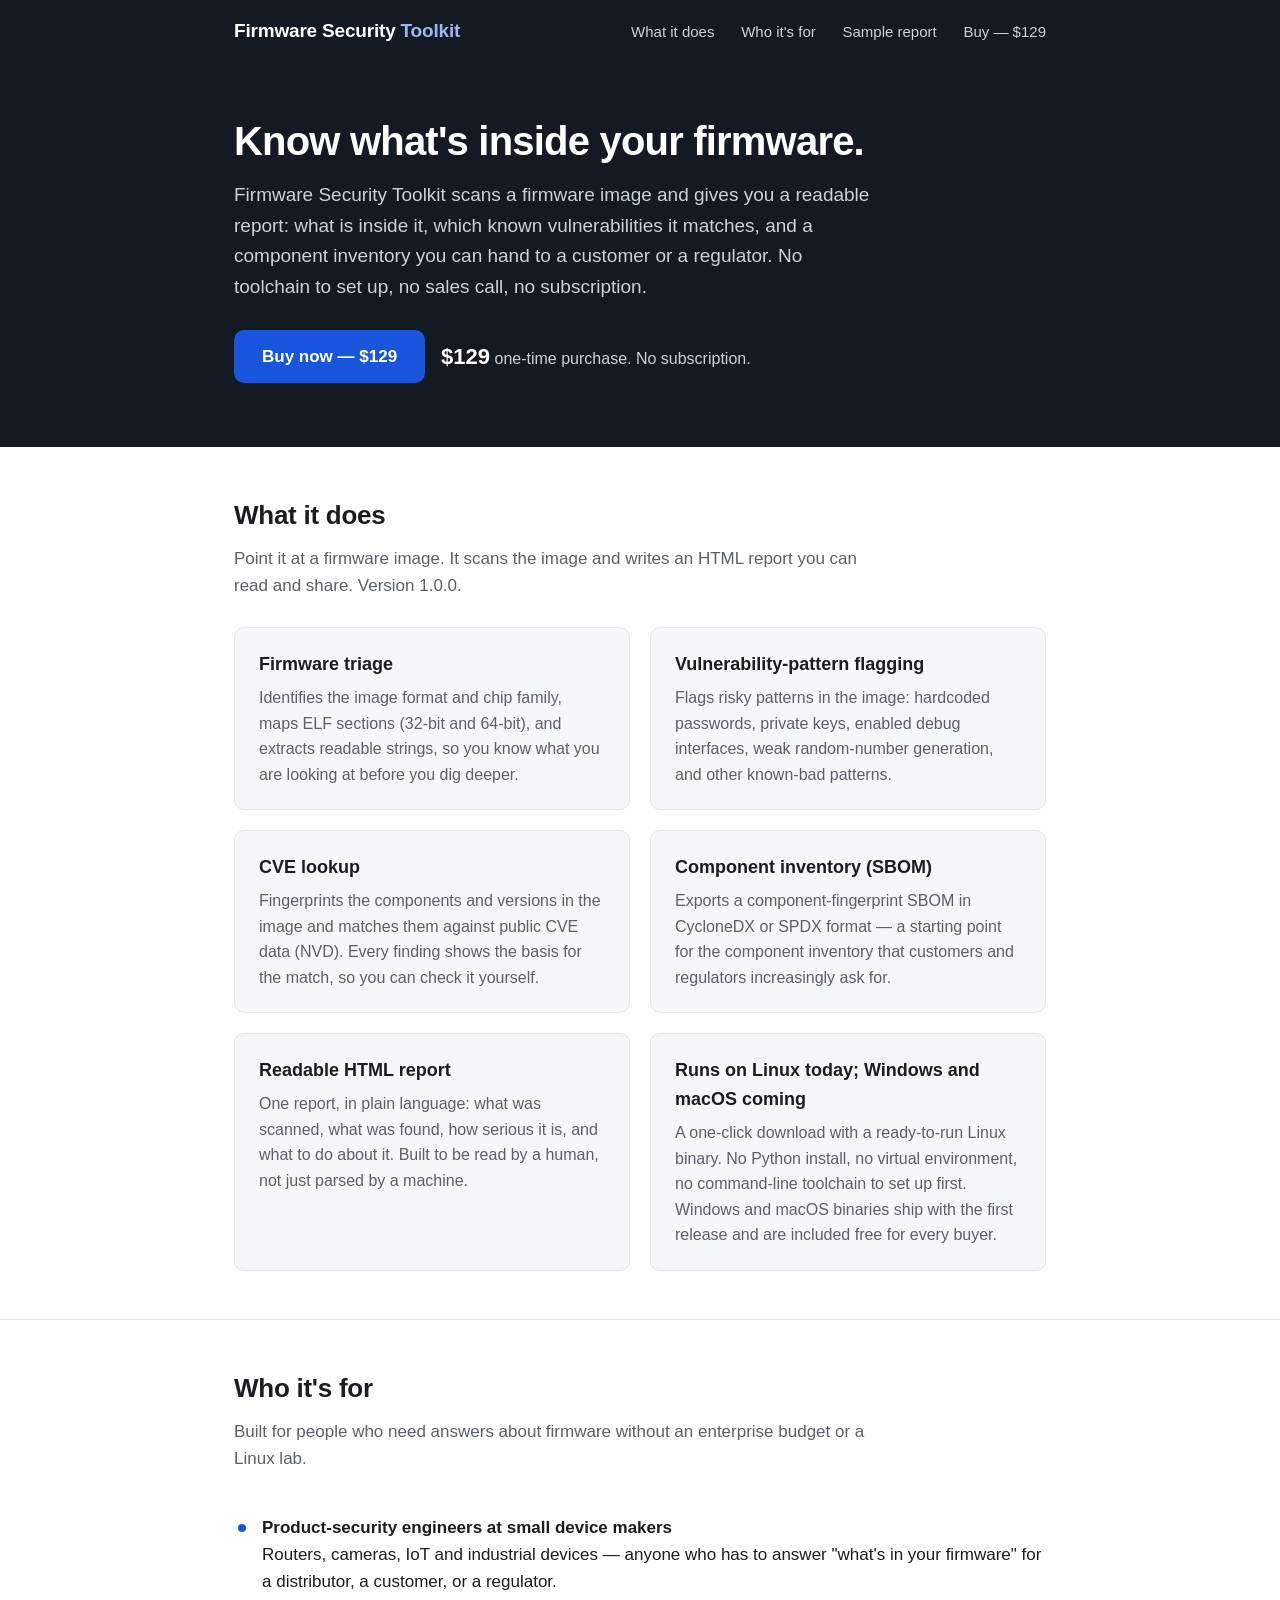
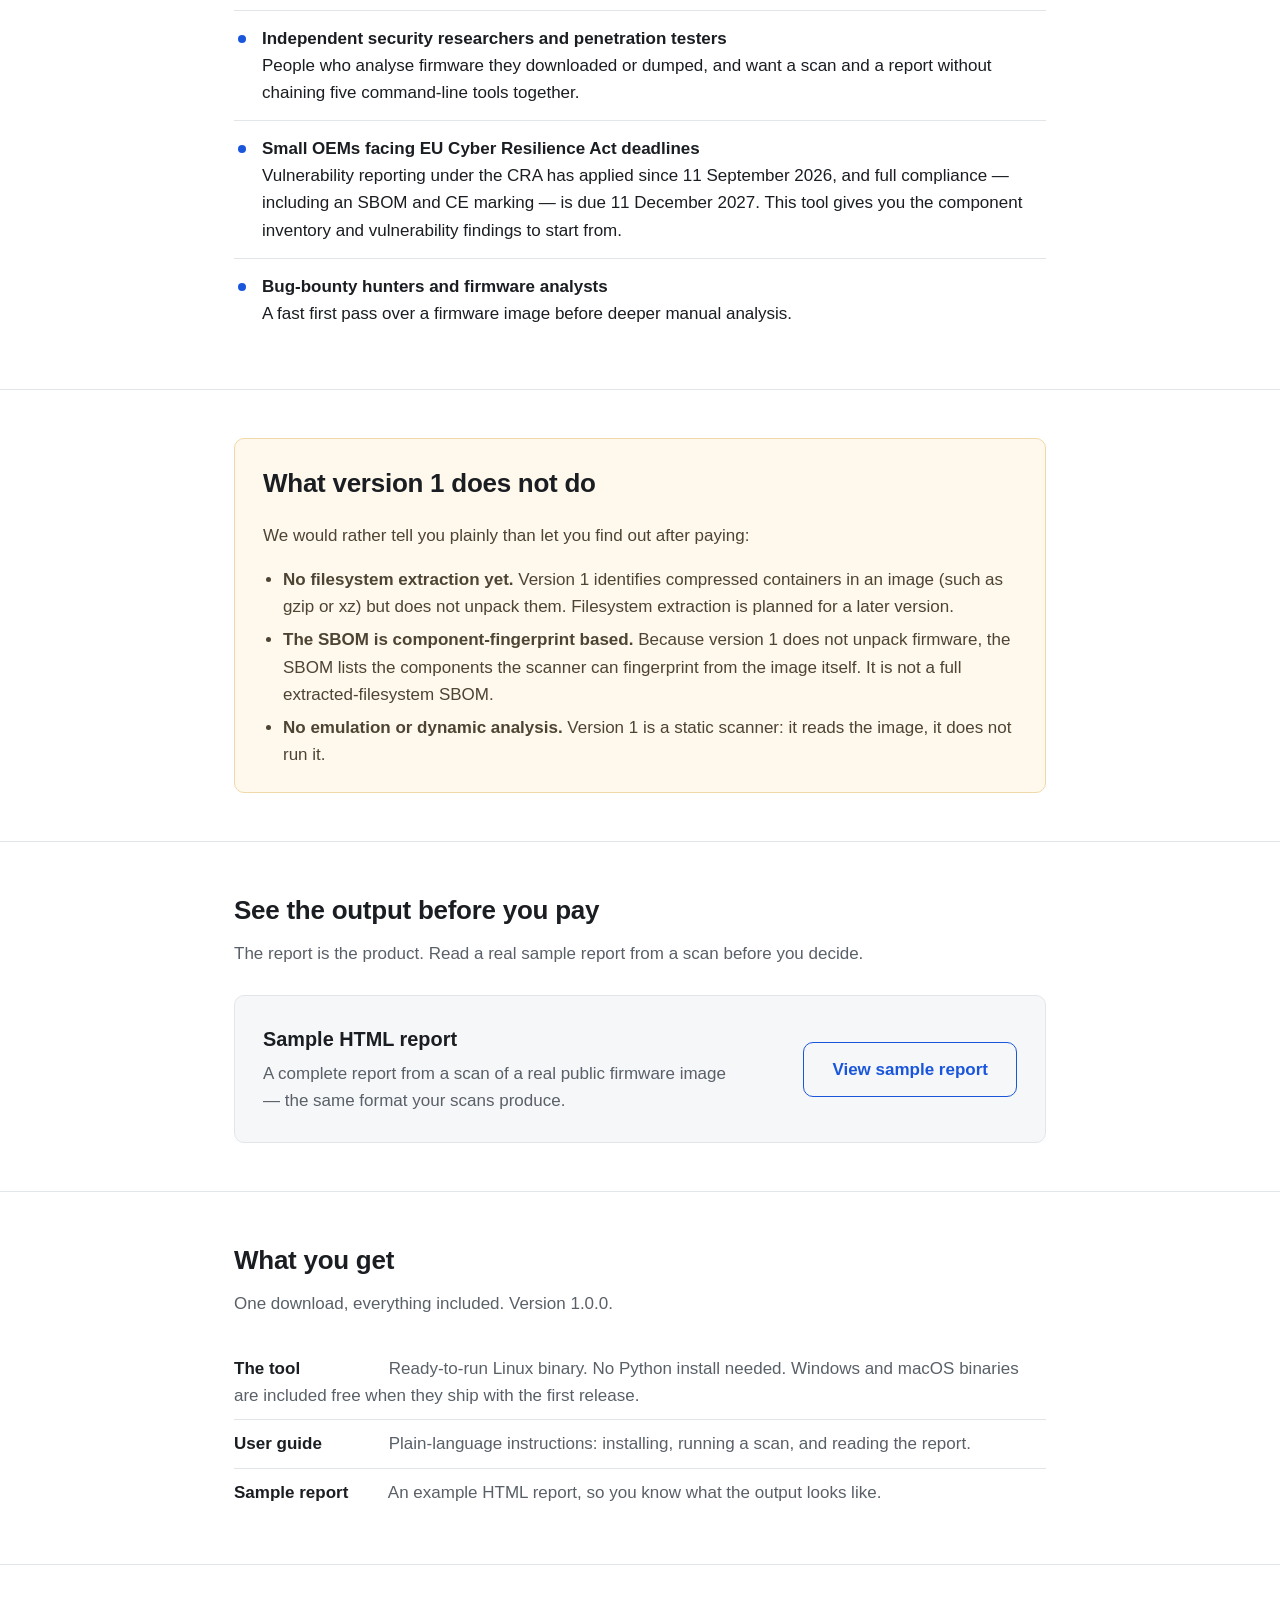
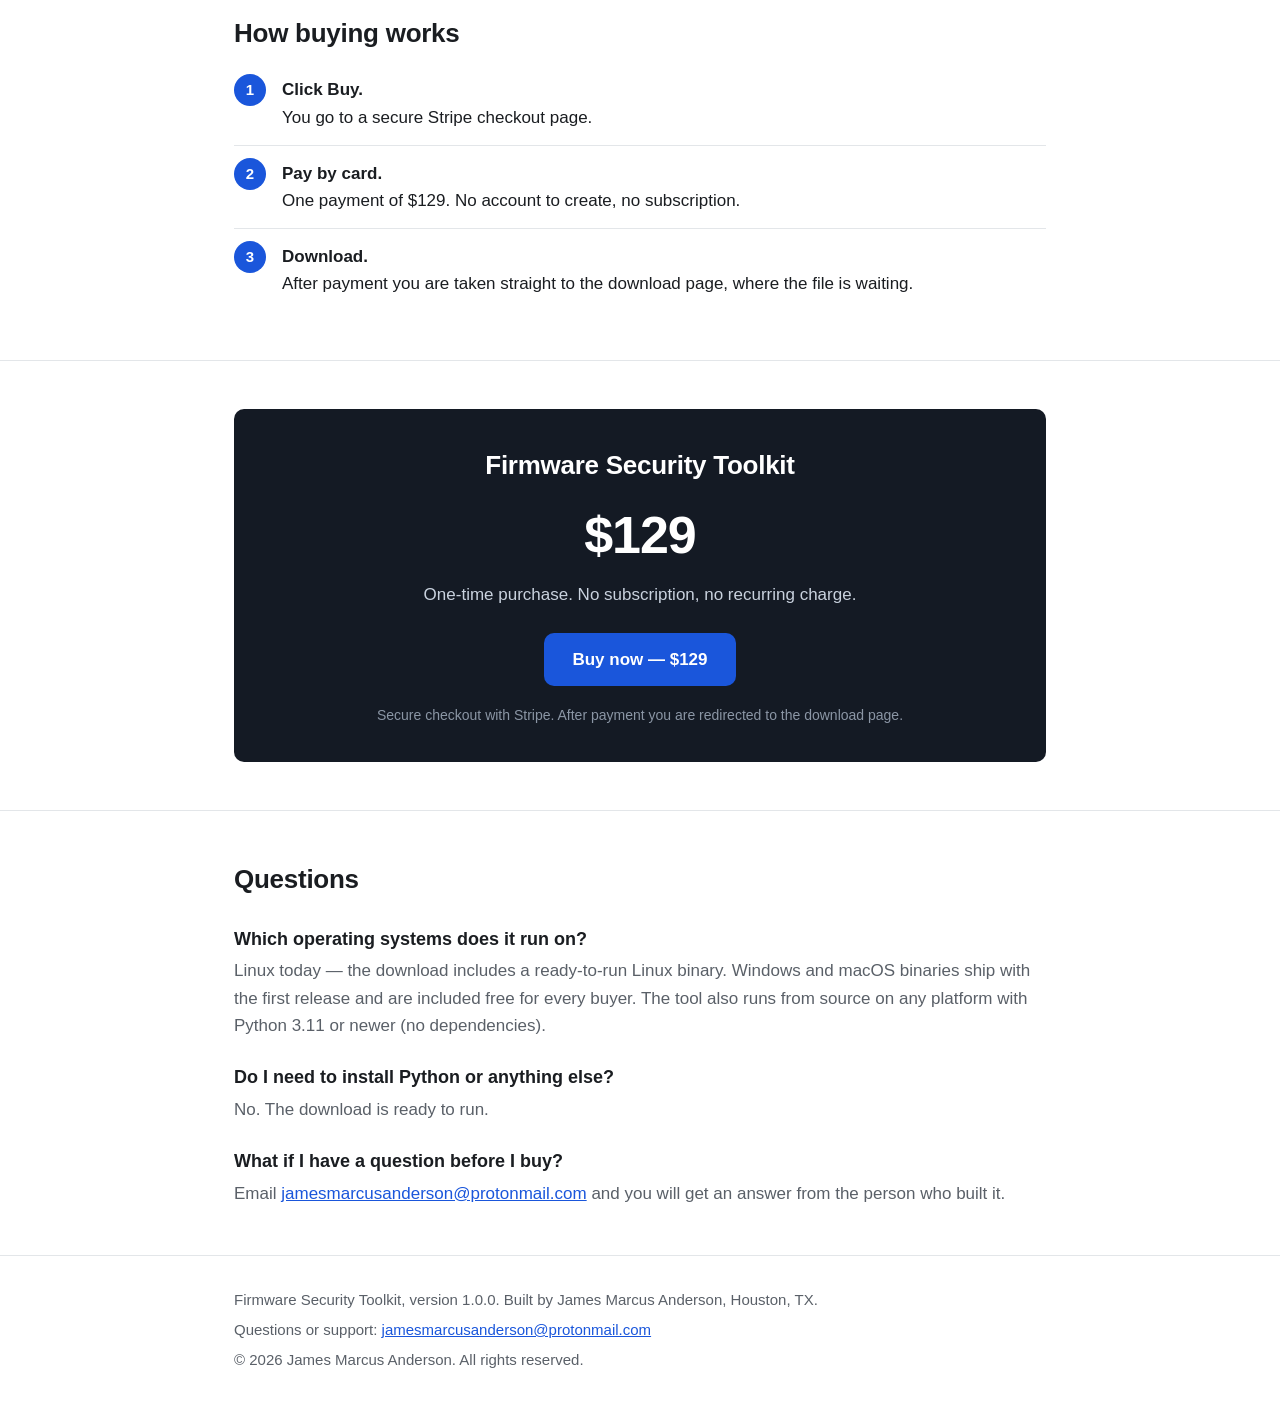
==== index.html @ d487819e "fwtool sales site: product page + download page (Stripe link pending)" ====
<!DOCTYPE html>
<html lang="en">
<head>
  <meta charset="utf-8">
  <meta name="viewport" content="width=device-width, initial-scale=1">
  <title>Firmware Security Toolkit — Know what's inside your firmware</title>
  <meta name="description" content="Firmware Security Toolkit scans a firmware image and gives you a readable report: what is inside it, which known vulnerabilities it matches, and a component inventory. One-time purchase, $129.">
  <link rel="stylesheet" href="styles.css">
  <script src="shared.js" defer></script>
</head>
<body data-page="index">

<div id="site-header"></div>

<main>

  <div class="hero">
    <div class="wrap">
      <h1>Know what's inside your firmware.</h1>
      <p class="lede">Firmware Security Toolkit scans a firmware image and gives you a readable report: what is inside it, which known vulnerabilities it matches, and a component inventory you can hand to a customer or a regulator. No toolchain to set up, no sales call, no subscription.</p>
      <div class="hero-actions">
        <a class="btn" href="STRIPE_PAYMENT_LINK_URL">Buy now — $129</a>
        <span class="price-line"><strong>$129</strong> one-time purchase. No subscription.</span>
      </div>
    </div>
  </div>

  <section id="what-it-does">
    <div class="wrap">
      <h2>What it does</h2>
      <p class="section-intro">Point it at a firmware image. It scans the image and writes an HTML report you can read and share. Version 1.0.0.</p>
      <div class="grid">
        <div class="card">
          <h3>Firmware triage</h3>
          <p>Identifies the image format and chip family, maps ELF sections (32-bit and 64-bit), and extracts readable strings, so you know what you are looking at before you dig deeper.</p>
        </div>
        <div class="card">
          <h3>Vulnerability-pattern flagging</h3>
          <p>Flags risky patterns in the image: hardcoded passwords, private keys, enabled debug interfaces, weak random-number generation, and other known-bad patterns.</p>
        </div>
        <div class="card">
          <h3>CVE lookup</h3>
          <p>Fingerprints the components and versions in the image and matches them against public CVE data (NVD). Every finding shows the basis for the match, so you can check it yourself.</p>
        </div>
        <div class="card">
          <h3>Component inventory (SBOM)</h3>
          <p>Exports a component-fingerprint SBOM in CycloneDX or SPDX format — a starting point for the component inventory that customers and regulators increasingly ask for.</p>
        </div>
        <div class="card">
          <h3>Readable HTML report</h3>
          <p>One report, in plain language: what was scanned, what was found, how serious it is, and what to do about it. Built to be read by a human, not just parsed by a machine.</p>
        </div>
        <div class="card">
          <h3>Runs on Linux today; Windows and macOS coming</h3>
          <p>A one-click download with a ready-to-run Linux binary. No Python install, no virtual environment, no command-line toolchain to set up first. Windows and macOS binaries ship with the first release and are included free for every buyer.</p>
        </div>
      </div>
    </div>
  </section>

  <section id="who-its-for">
    <div class="wrap">
      <h2>Who it's for</h2>
      <p class="section-intro">Built for people who need answers about firmware without an enterprise budget or a Linux lab.</p>
      <ul class="audience">
        <li><strong>Product-security engineers at small device makers</strong>Routers, cameras, IoT and industrial devices — anyone who has to answer "what's in your firmware" for a distributor, a customer, or a regulator.</li>
        <li><strong>Independent security researchers and penetration testers</strong>People who analyse firmware they downloaded or dumped, and want a scan and a report without chaining five command-line tools together.</li>
        <li><strong>Small OEMs facing EU Cyber Resilience Act deadlines</strong>Vulnerability reporting under the CRA has applied since 11 September 2026, and full compliance — including an SBOM and CE marking — is due 11 December 2027. This tool gives you the component inventory and vulnerability findings to start from.</li>
        <li><strong>Bug-bounty hunters and firmware analysts</strong>A fast first pass over a firmware image before deeper manual analysis.</li>
      </ul>
    </div>
  </section>

  <section id="limits">
    <div class="wrap">
      <div class="limits">
        <h2>What version 1 does not do</h2>
        <p>We would rather tell you plainly than let you find out after paying:</p>
        <ul>
          <li><strong>No filesystem extraction yet.</strong> Version 1 identifies compressed containers in an image (such as gzip or xz) but does not unpack them. Filesystem extraction is planned for a later version.</li>
          <li><strong>The SBOM is component-fingerprint based.</strong> Because version 1 does not unpack firmware, the SBOM lists the components the scanner can fingerprint from the image itself. It is not a full extracted-filesystem SBOM.</li>
          <li><strong>No emulation or dynamic analysis.</strong> Version 1 is a static scanner: it reads the image, it does not run it.</li>
        </ul>
      </div>
    </div>
  </section>

  <section id="sample-report">
    <div class="wrap">
      <h2>See the output before you pay</h2>
      <p class="section-intro">The report is the product. Read a real sample report from a scan before you decide.</p>
      <div class="sample">
        <div>
          <h3>Sample HTML report</h3>
          <p>A complete report from a scan of a real public firmware image — the same format your scans produce.</p>
        </div>
        <a class="btn btn-secondary" href="https://jamesmarcusanderson.github.io/fwtool/sample-report.html">View sample report</a>
      </div>
    </div>
  </section>

  <section id="what-you-get">
    <div class="wrap">
      <h2>What you get</h2>
      <p class="section-intro">One download, everything included. Version 1.0.0.</p>
      <ul class="get-list">
        <li><strong>The tool</strong> <span>Ready-to-run Linux binary. No Python install needed. Windows and macOS binaries are included free when they ship with the first release.</span></li>
        <li><strong>User guide</strong> <span>Plain-language instructions: installing, running a scan, and reading the report.</span></li>
        <li><strong>Sample report</strong> <span>An example HTML report, so you know what the output looks like.</span></li>
      </ul>
    </div>
  </section>

  <section id="how-buying-works">
    <div class="wrap">
      <h2>How buying works</h2>
      <ol class="steps">
        <li><strong>Click Buy.</strong>You go to a secure Stripe checkout page.</li>
        <li><strong>Pay by card.</strong>One payment of $129. No account to create, no subscription.</li>
        <li><strong>Download.</strong>After payment you are taken straight to the download page, where the file is waiting.</li>
      </ol>
    </div>
  </section>

  <section id="buy">
    <div class="wrap">
      <div class="price-box">
        <h2>Firmware Security Toolkit</h2>
        <div class="big-price">$129</div>
        <p class="price-note">One-time purchase. No subscription, no recurring charge.</p>
        <a class="btn" href="STRIPE_PAYMENT_LINK_URL">Buy now — $129</a>
        <p class="fine">Secure checkout with Stripe. After payment you are redirected to the download page.</p>
      </div>
    </div>
  </section>

  <section id="faq">
    <div class="wrap faq">
      <h2>Questions</h2>
      <h3>Which operating systems does it run on?</h3>
      <p>Linux today — the download includes a ready-to-run Linux binary. Windows and macOS binaries ship with the first release and are included free for every buyer. The tool also runs from source on any platform with Python 3.11 or newer (no dependencies).</p>
      <h3>Do I need to install Python or anything else?</h3>
      <p>No. The download is ready to run.</p>
      <h3>What if I have a question before I buy?</h3>
      <p>Email <a href="mailto:jamesmarcusanderson@protonmail.com">jamesmarcusanderson@protonmail.com</a> and you will get an answer from the person who built it.</p>
    </div>
  </section>

</main>

<div id="site-footer"></div>

</body>
</html>
---- styles.css ----
/* Firmware Security Toolkit — sales page styles.
   Plain, professional, no build step. Shared by index.html and download.html. */

:root {
  --ink: #1a1d21;
  --muted: #5a6068;
  --line: #e3e6e9;
  --accent: #1a56db;
  --accent-dark: #1443ad;
  --bg: #ffffff;
  --bg-soft: #f6f7f9;
  --bg-dark: #141a24;
  --radius: 10px;
  --max: 860px;
}

* { box-sizing: border-box; }

body {
  margin: 0;
  font-family: -apple-system, BlinkMacSystemFont, "Segoe UI", Roboto, Helvetica, Arial, sans-serif;
  font-size: 17px;
  line-height: 1.6;
  color: var(--ink);
  background: var(--bg);
}

a { color: var(--accent); }
a:hover { color: var(--accent-dark); }

.wrap {
  max-width: var(--max);
  margin: 0 auto;
  padding: 0 24px;
}

/* ---------- header ---------- */

.site-header {
  background: var(--bg-dark);
  color: #fff;
  padding: 16px 0;
}
.site-header .wrap {
  display: flex;
  align-items: center;
  justify-content: space-between;
  flex-wrap: wrap;
  gap: 12px;
}
.brand {
  color: #fff;
  text-decoration: none;
  font-weight: 700;
  font-size: 19px;
  letter-spacing: -0.01em;
}
.brand span { color: #9db8f0; font-weight: 600; }
.site-nav a {
  color: #c9d2de;
  text-decoration: none;
  margin-left: 22px;
  font-size: 15px;
}
.site-nav a:hover { color: #fff; }

/* ---------- hero ---------- */

.hero {
  background: var(--bg-dark);
  color: #fff;
  padding: 56px 0 64px;
}
.hero h1 {
  font-size: 40px;
  line-height: 1.15;
  letter-spacing: -0.02em;
  margin: 0 0 16px;
  max-width: 640px;
}
.hero .lede {
  font-size: 19px;
  color: #c9d2de;
  max-width: 640px;
  margin: 0 0 28px;
}
.hero-actions {
  display: flex;
  align-items: center;
  flex-wrap: wrap;
  gap: 16px;
}
.price-line {
  color: #c9d2de;
  font-size: 16px;
}
.price-line strong { color: #fff; font-size: 22px; }

/* ---------- buttons ---------- */

.btn {
  display: inline-block;
  background: var(--accent);
  color: #fff;
  text-decoration: none;
  font-weight: 600;
  font-size: 17px;
  padding: 13px 28px;
  border-radius: var(--radius);
  border: none;
  cursor: pointer;
}
.btn:hover { background: var(--accent-dark); color: #fff; }
.btn-secondary {
  background: transparent;
  color: var(--accent);
  border: 1.5px solid var(--accent);
}
.btn-secondary:hover { background: #eef3fe; color: var(--accent-dark); }

/* ---------- sections ---------- */

section { padding: 48px 0; }
section + section { border-top: 1px solid var(--line); }
section h2 {
  font-size: 26px;
  letter-spacing: -0.01em;
  margin: 0 0 8px;
}
.section-intro {
  color: var(--muted);
  max-width: 640px;
  margin: 0 0 28px;
}

/* feature grid */
.grid {
  display: grid;
  grid-template-columns: 1fr 1fr;
  gap: 20px;
}
.card {
  background: var(--bg-soft);
  border: 1px solid var(--line);
  border-radius: var(--radius);
  padding: 22px 24px;
}
.card h3 { margin: 0 0 6px; font-size: 18px; }
.card p { margin: 0; color: var(--muted); font-size: 16px; }

/* who it's for */
.audience { list-style: none; padding: 0; margin: 0; }
.audience li {
  padding: 14px 0 14px 28px;
  border-bottom: 1px solid var(--line);
  position: relative;
}
.audience li:last-child { border-bottom: none; }
.audience li::before {
  content: "";
  position: absolute;
  left: 4px;
  top: 24px;
  width: 8px;
  height: 8px;
  border-radius: 50%;
  background: var(--accent);
}
.audience strong { display: block; }

/* honest limits box */
.limits {
  background: #fff8ec;
  border: 1px solid #f0d9a8;
  border-radius: var(--radius);
  padding: 24px 28px;
}
.limits h2 { margin-bottom: 10px; }
.limits p, .limits li { color: #4d4433; }
.limits ul { margin: 0; padding-left: 20px; }
.limits li { margin-bottom: 6px; }
.limits li:last-child { margin-bottom: 0; }

/* sample report */
.sample {
  background: var(--bg-soft);
  border: 1px solid var(--line);
  border-radius: var(--radius);
  padding: 28px;
  display: flex;
  align-items: center;
  justify-content: space-between;
  flex-wrap: wrap;
  gap: 20px;
}
.sample p { margin: 0; max-width: 480px; color: var(--muted); }
.sample h3 { margin: 0 0 4px; }

/* what you get */
.get-list { list-style: none; padding: 0; margin: 0; }
.get-list li {
  padding: 10px 0;
  border-bottom: 1px solid var(--line);
}
.get-list li:last-child { border-bottom: none; }
.get-list strong { display: inline-block; min-width: 150px; }
.get-list span { color: var(--muted); }

/* steps */
.steps { list-style: none; padding: 0; margin: 0; counter-reset: step; }
.steps li {
  counter-increment: step;
  padding: 14px 0 14px 48px;
  border-bottom: 1px solid var(--line);
  position: relative;
}
.steps li:last-child { border-bottom: none; }
.steps li::before {
  content: counter(step);
  position: absolute;
  left: 0;
  top: 12px;
  width: 32px;
  height: 32px;
  border-radius: 50%;
  background: var(--accent);
  color: #fff;
  font-weight: 700;
  font-size: 15px;
  line-height: 32px;
  text-align: center;
}
.steps strong { display: block; }

/* price box */
.price-box {
  background: var(--bg-dark);
  color: #fff;
  border-radius: var(--radius);
  padding: 36px;
  text-align: center;
}
.price-box h2 { color: #fff; }
.price-box .big-price {
  font-size: 52px;
  font-weight: 700;
  letter-spacing: -0.02em;
  margin: 8px 0 4px;
}
.price-box .price-note { color: #c9d2de; margin: 0 0 24px; }
.price-box .fine { color: #8b96a5; font-size: 14px; margin: 18px 0 0; }

/* faq */
.faq h3 { font-size: 18px; margin: 24px 0 4px; }
.faq h3:first-child { margin-top: 0; }
.faq p { color: var(--muted); margin: 0; }

/* download page */
.download-hero { text-align: center; padding: 64px 0 48px; }
.download-hero h1 { font-size: 34px; margin: 0 0 12px; }
.download-hero p { color: var(--muted); max-width: 560px; margin: 0 auto 28px; }
.download-box {
  background: var(--bg-soft);
  border: 1px solid var(--line);
  border-radius: var(--radius);
  padding: 32px;
  text-align: center;
  max-width: 560px;
  margin: 0 auto;
}
.download-box .file-name {
  font-family: ui-monospace, SFMono-Regular, Menlo, Consolas, monospace;
  font-size: 15px;
  color: var(--muted);
  word-break: break-all;
  margin: 0 0 20px;
}

/* footer */
.site-footer {
  border-top: 1px solid var(--line);
  padding: 32px 0 40px;
  color: var(--muted);
  font-size: 15px;
}
.site-footer p { margin: 0 0 6px; }

/* ---------- responsive ---------- */

@media (max-width: 640px) {
  .grid { grid-template-columns: 1fr; }
  .hero h1 { font-size: 32px; }
  .site-nav a { margin-left: 14px; }
  .get-list strong { display: block; min-width: 0; }
}
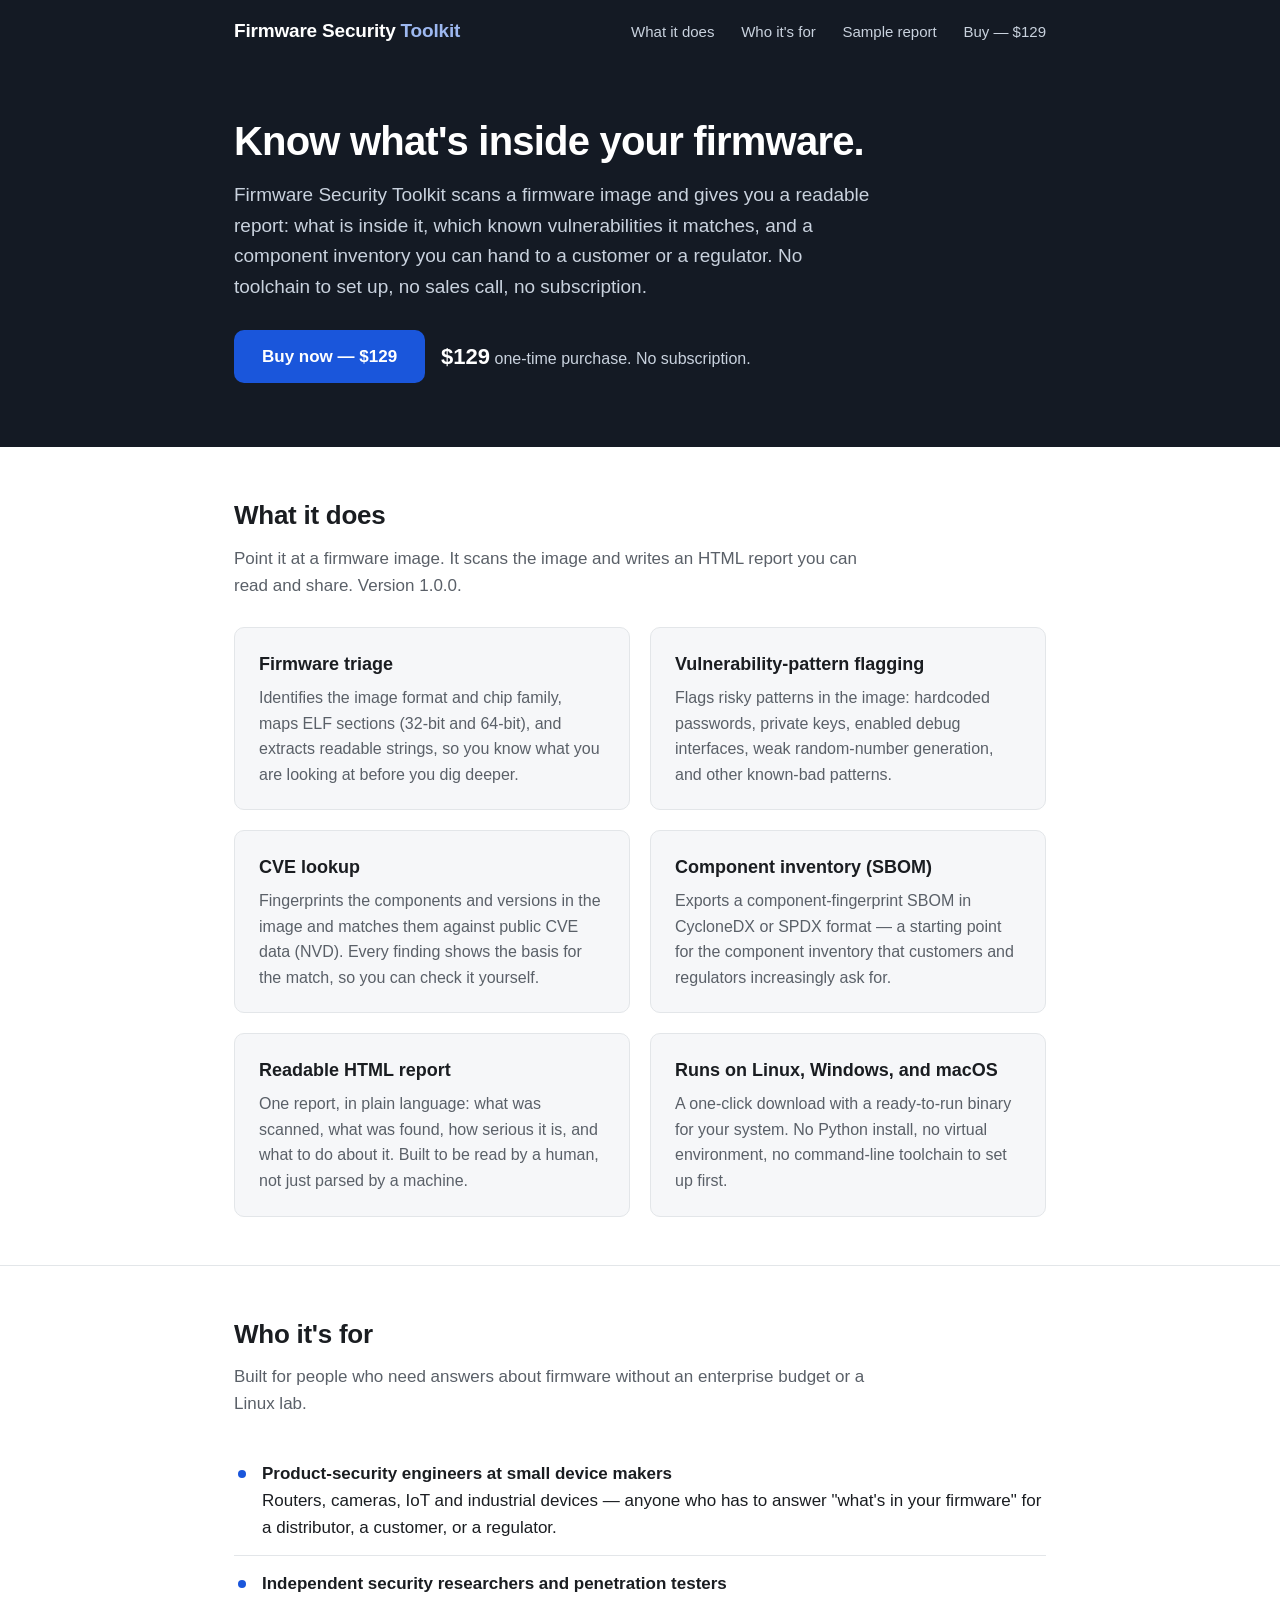
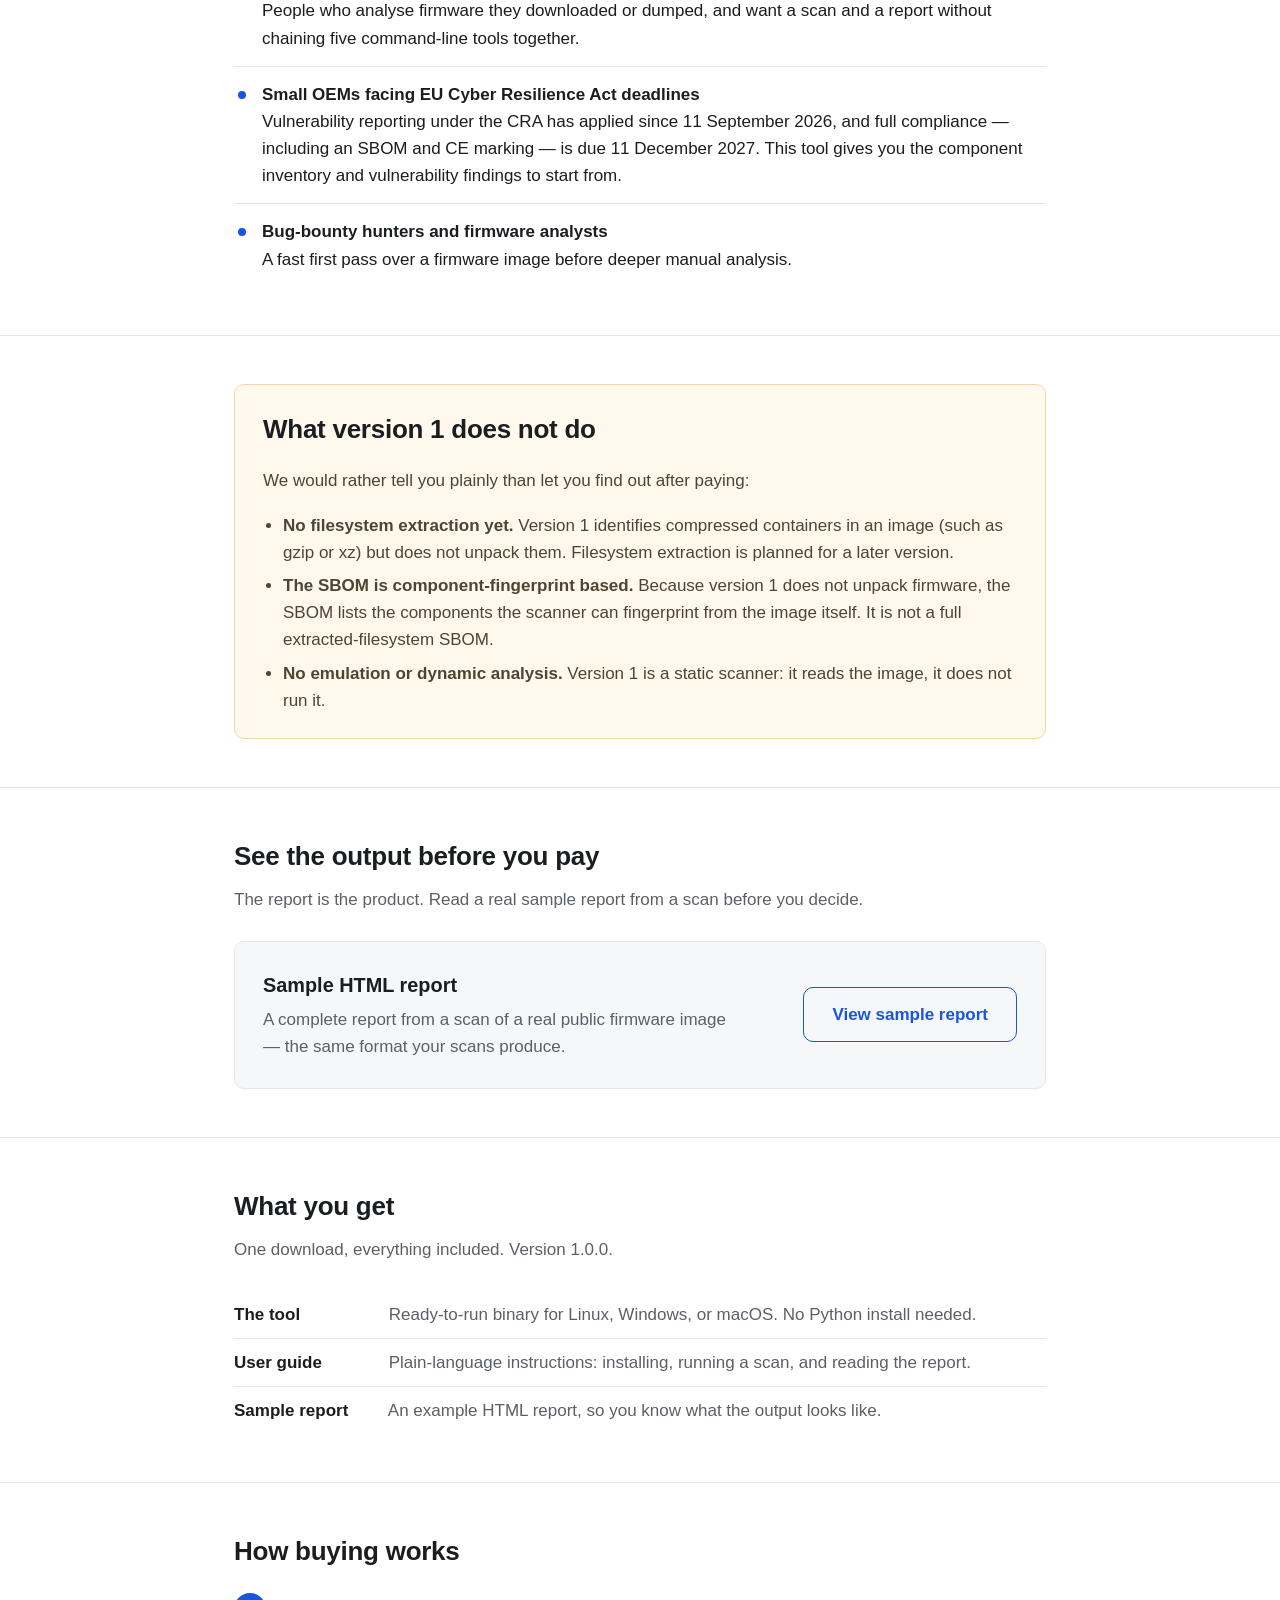
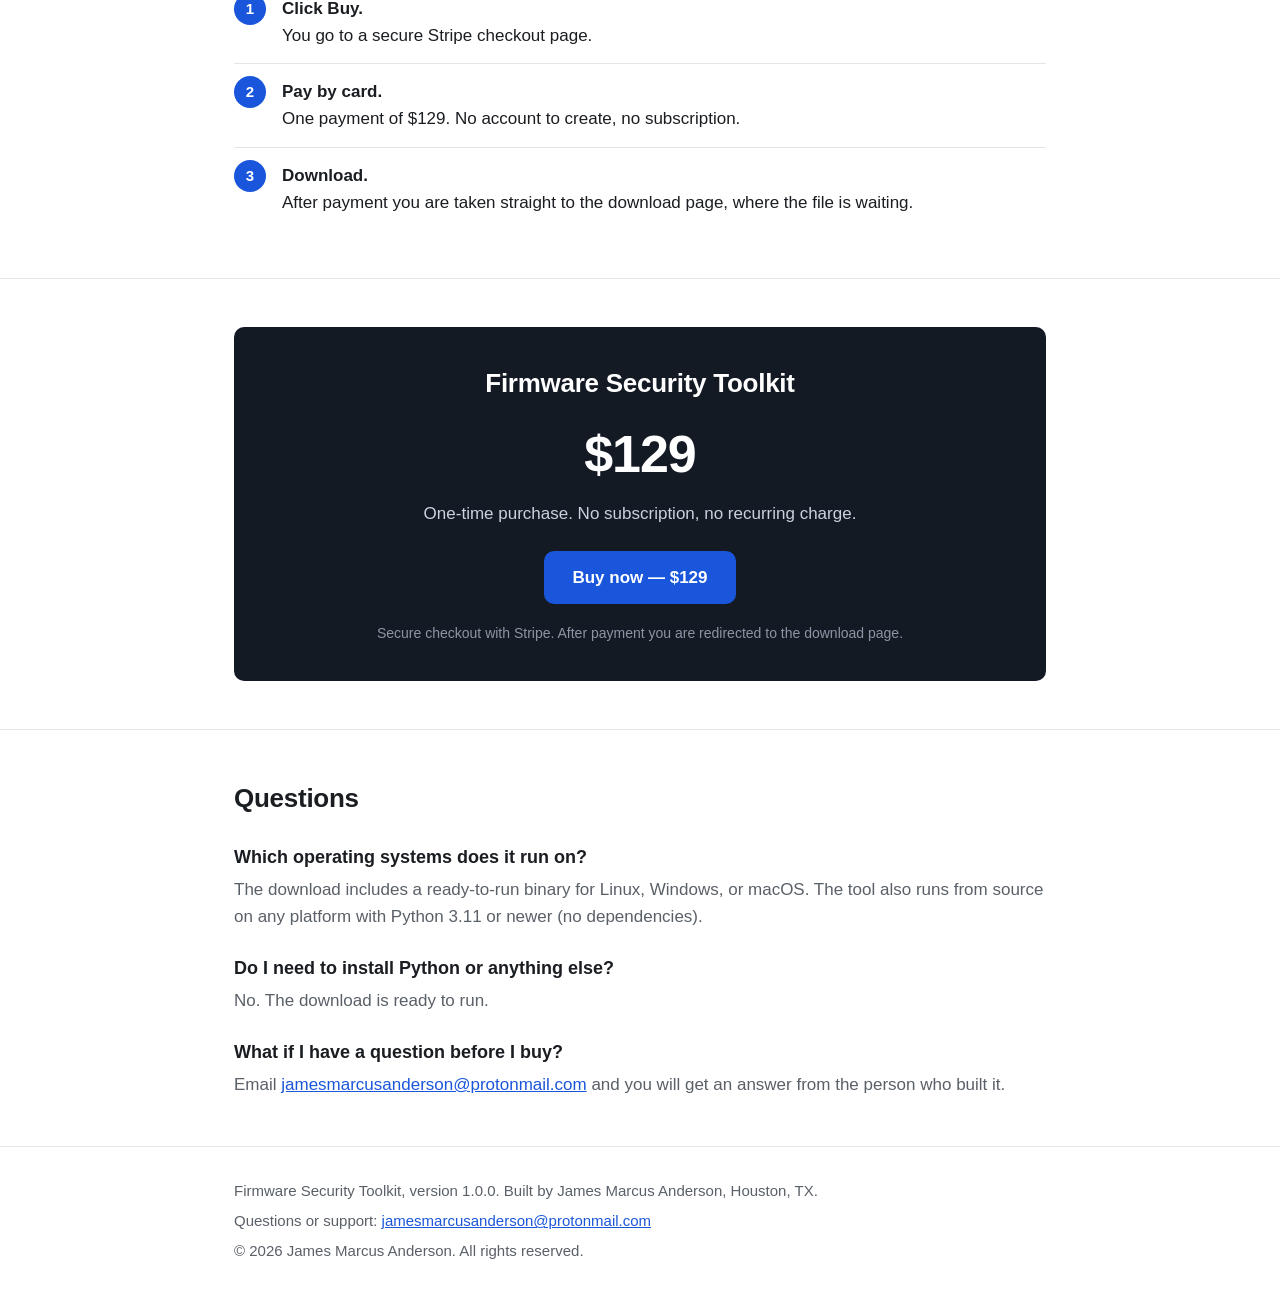
==== commit bc27181a: "sales: all three binaries now available (Linux/Windows/macOS v1.0.0)" ====
--- a/index.html
+++ b/index.html
@@ -51,8 +51,8 @@
           <p>One report, in plain language: what was scanned, what was found, how serious it is, and what to do about it. Built to be read by a human, not just parsed by a machine.</p>
         </div>
         <div class="card">
-          <h3>Runs on Linux today; Windows and macOS coming</h3>
-          <p>A one-click download with a ready-to-run Linux binary. No Python install, no virtual environment, no command-line toolchain to set up first. Windows and macOS binaries ship with the first release and are included free for every buyer.</p>
+          <h3>Runs on Linux, Windows, and macOS</h3>
+          <p>A one-click download with a ready-to-run binary for your system. No Python install, no virtual environment, no command-line toolchain to set up first.</p>
         </div>
       </div>
     </div>
@@ -104,7 +104,7 @@
       <h2>What you get</h2>
       <p class="section-intro">One download, everything included. Version 1.0.0.</p>
       <ul class="get-list">
-        <li><strong>The tool</strong> <span>Ready-to-run Linux binary. No Python install needed. Windows and macOS binaries are included free when they ship with the first release.</span></li>
+        <li><strong>The tool</strong> <span>Ready-to-run binary for Linux, Windows, or macOS. No Python install needed.</span></li>
         <li><strong>User guide</strong> <span>Plain-language instructions: installing, running a scan, and reading the report.</span></li>
         <li><strong>Sample report</strong> <span>An example HTML report, so you know what the output looks like.</span></li>
       </ul>
@@ -138,7 +138,7 @@
     <div class="wrap faq">
       <h2>Questions</h2>
       <h3>Which operating systems does it run on?</h3>
-      <p>Linux today — the download includes a ready-to-run Linux binary. Windows and macOS binaries ship with the first release and are included free for every buyer. The tool also runs from source on any platform with Python 3.11 or newer (no dependencies).</p>
+      <p>The download includes a ready-to-run binary for Linux, Windows, or macOS. The tool also runs from source on any platform with Python 3.11 or newer (no dependencies).</p>
       <h3>Do I need to install Python or anything else?</h3>
       <p>No. The download is ready to run.</p>
       <h3>What if I have a question before I buy?</h3>
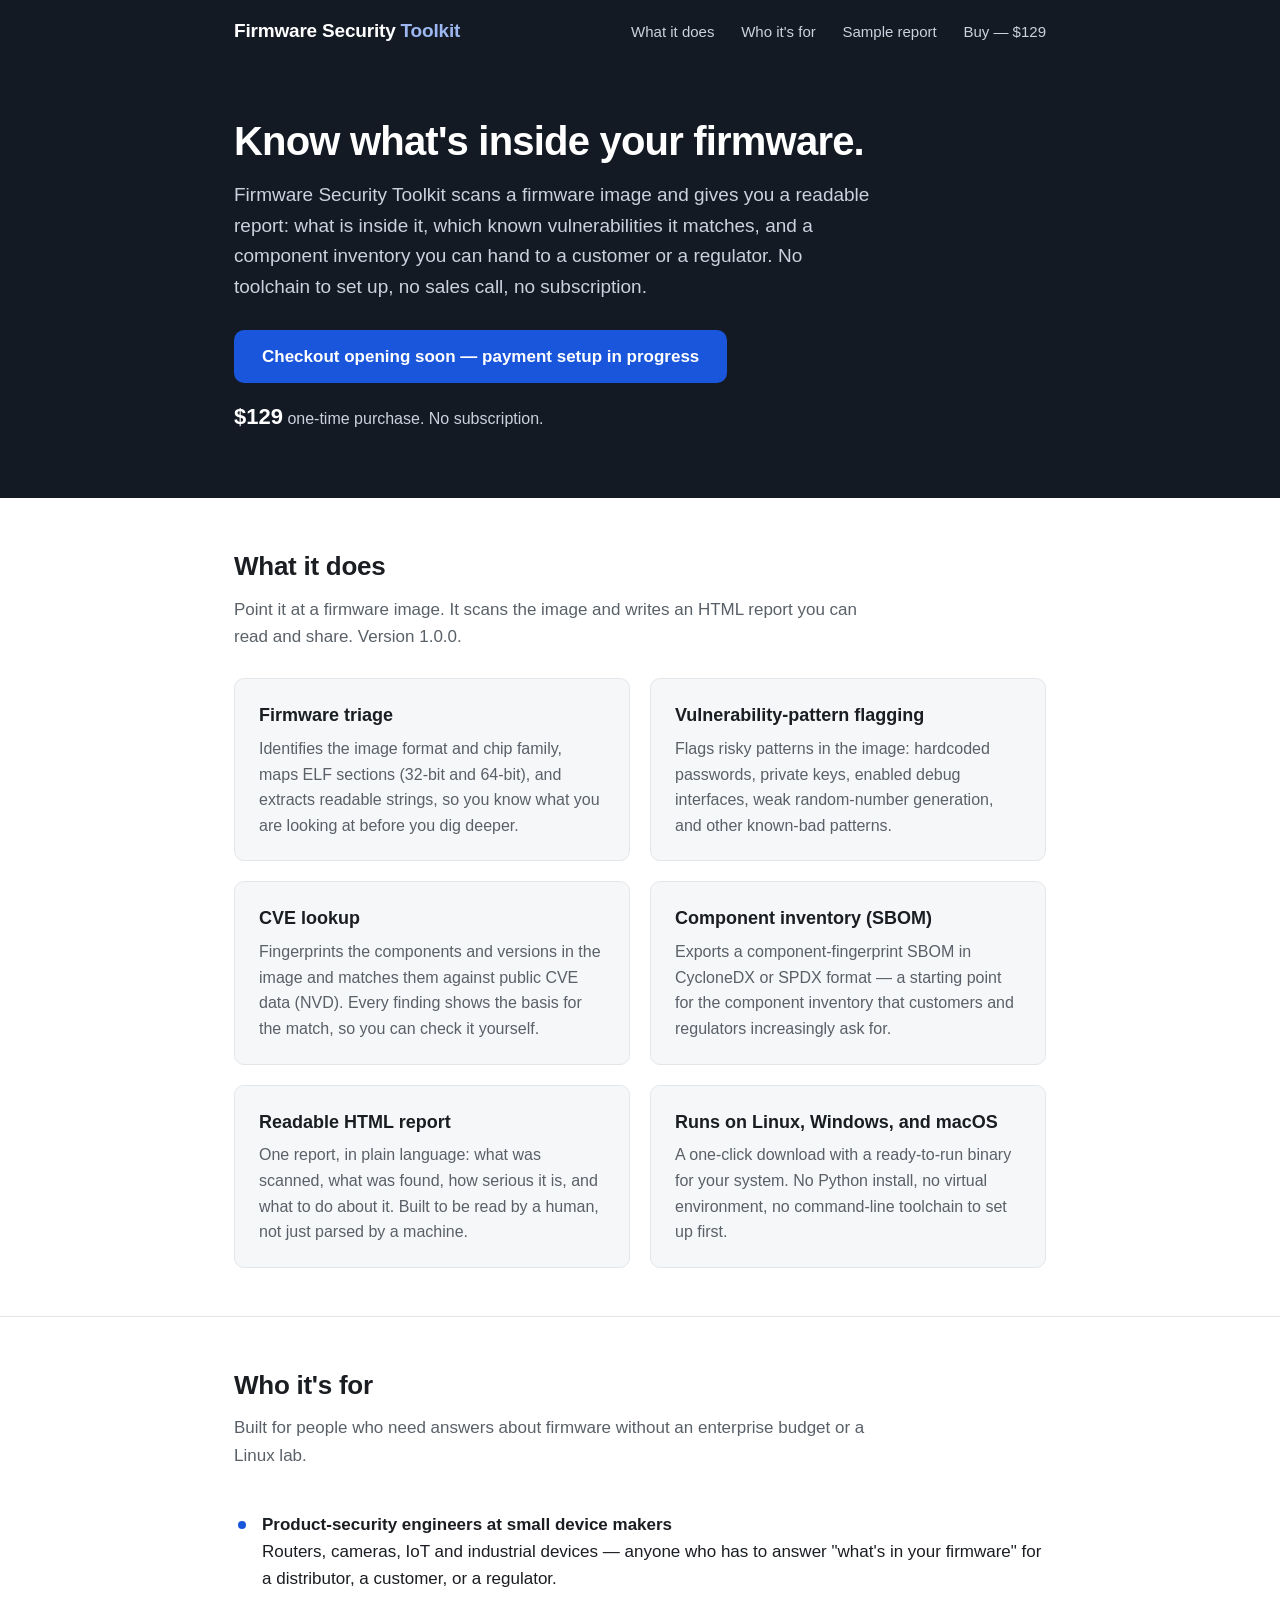
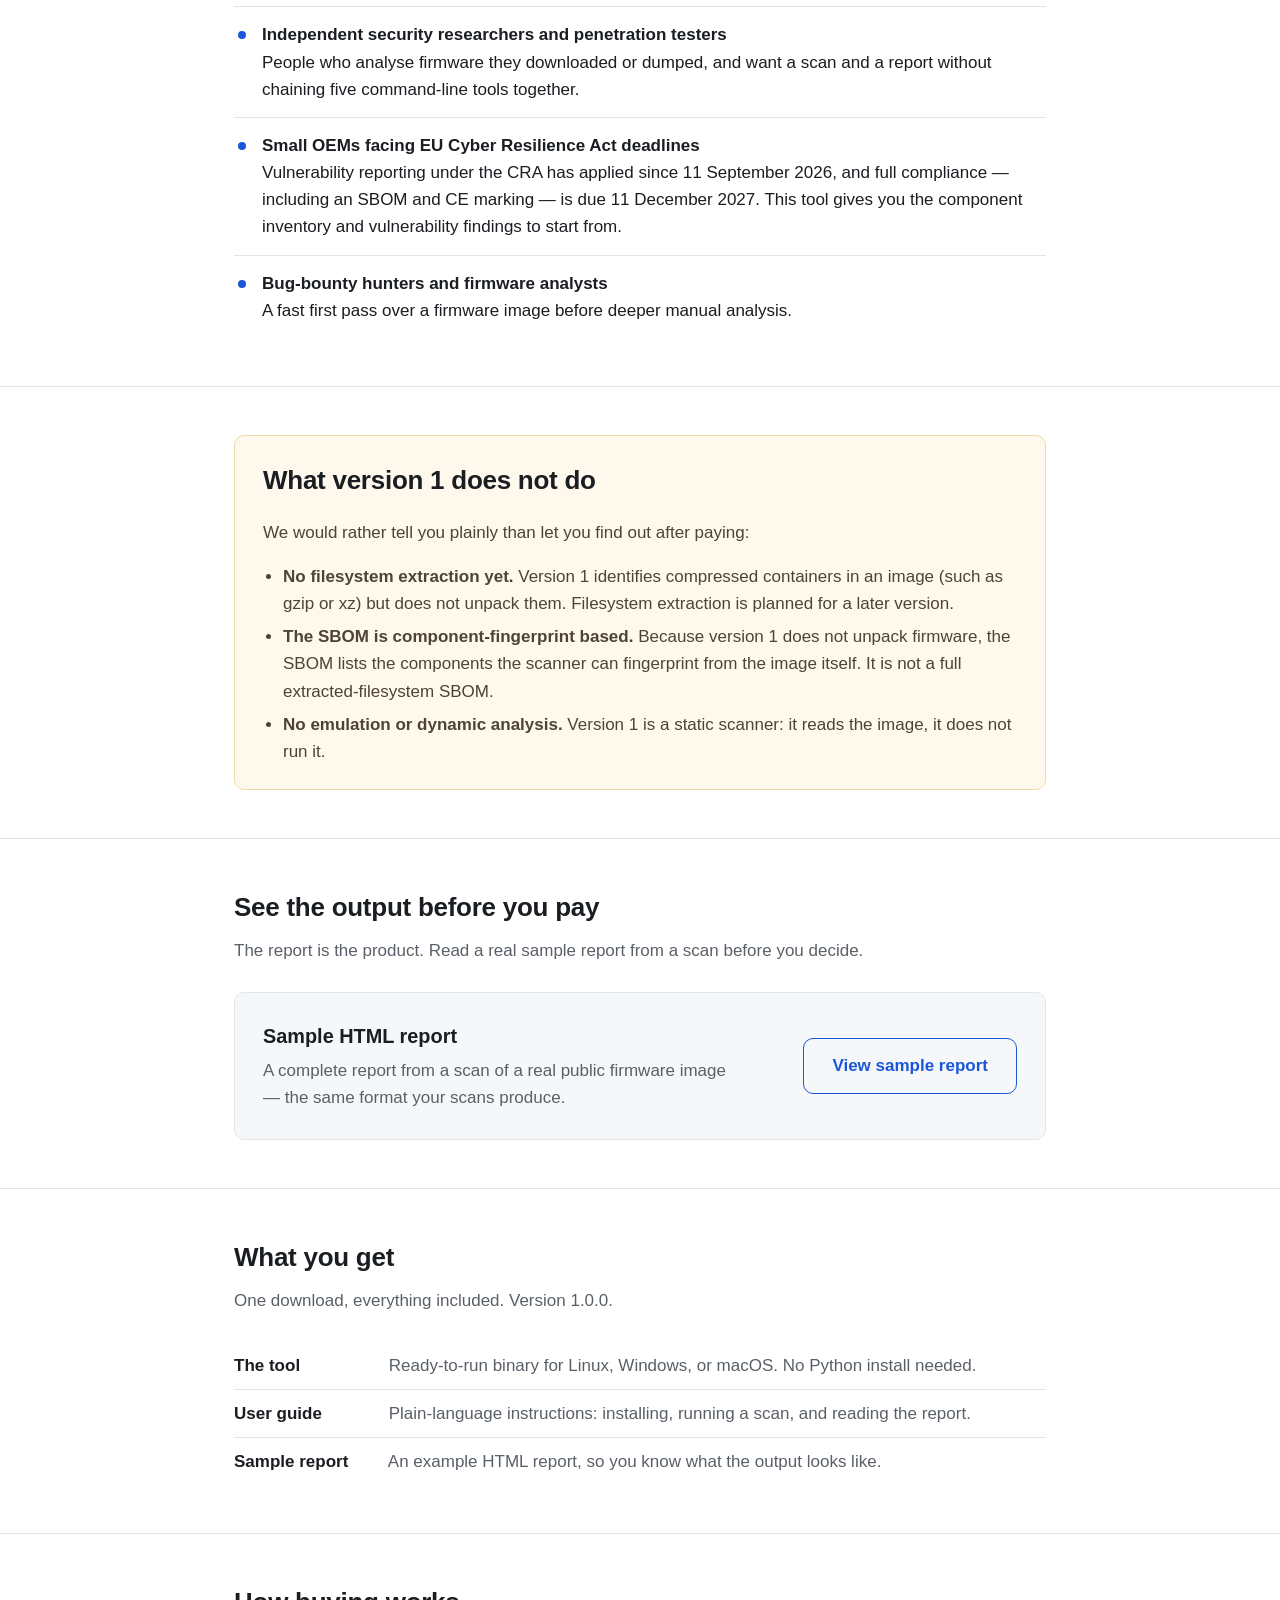
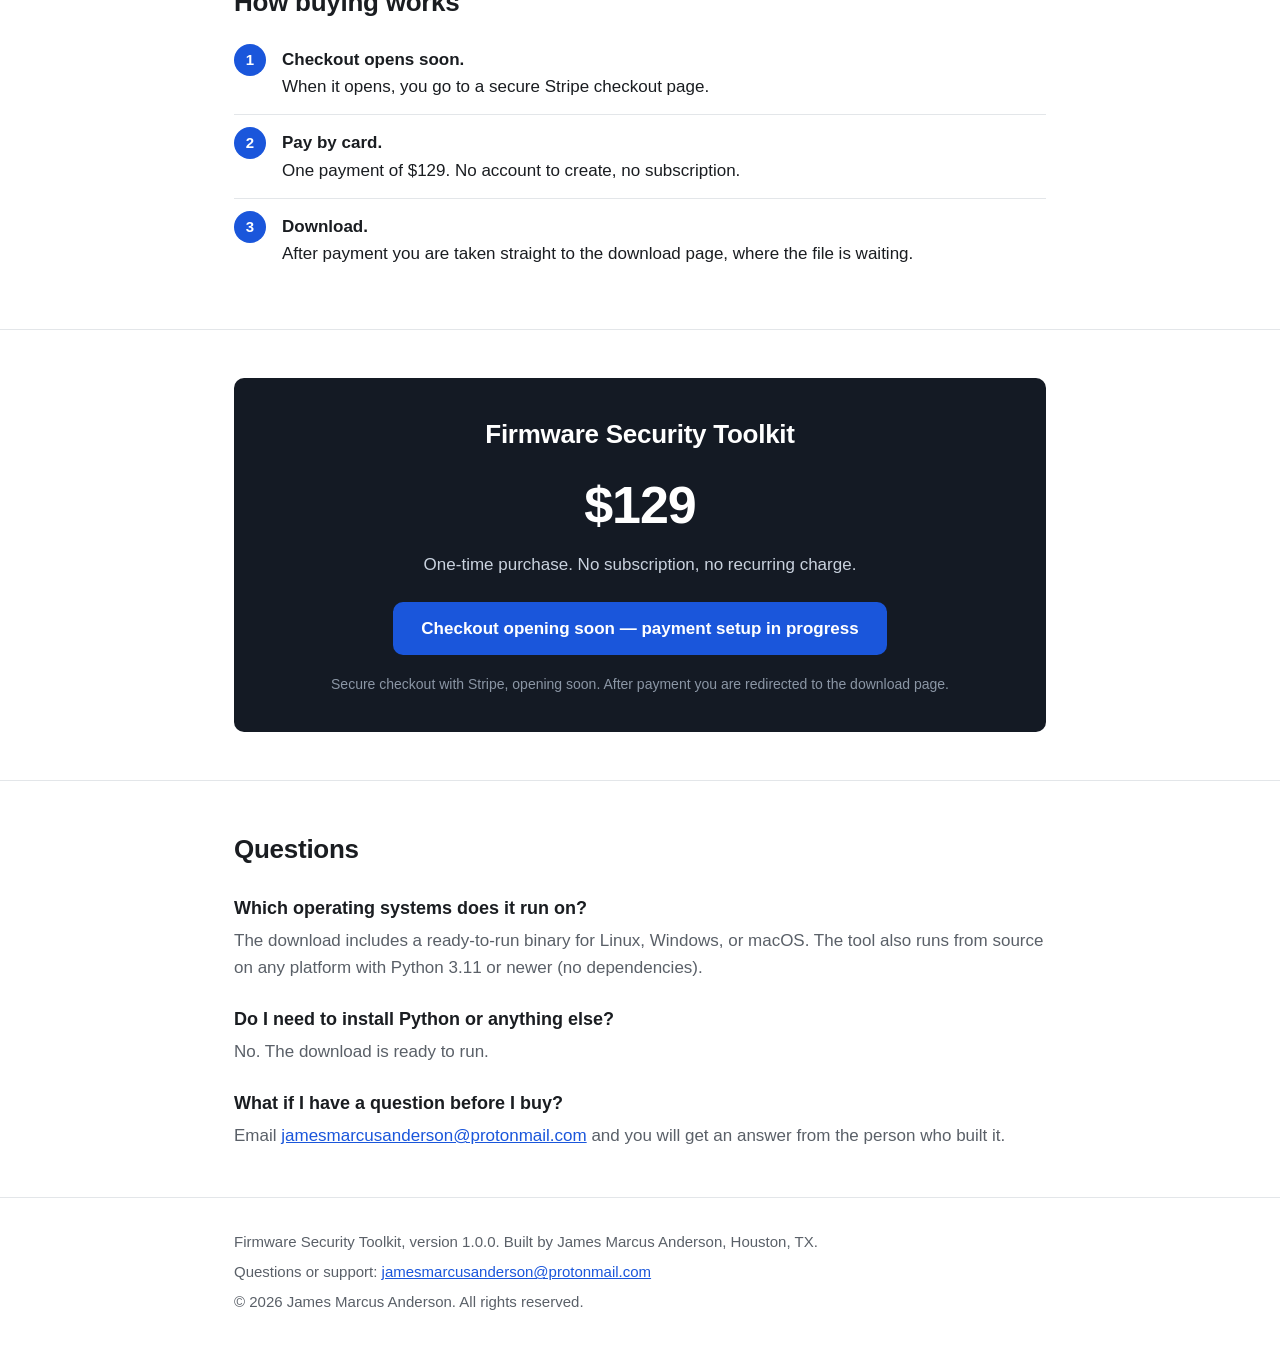
==== commit 05d77e9d: "platform audit 2026-11-24: README refresh, Buy buttons disabled until Stripe is wired" ====
--- a/index.html
+++ b/index.html
@@ -19,7 +19,7 @@
       <h1>Know what's inside your firmware.</h1>
       <p class="lede">Firmware Security Toolkit scans a firmware image and gives you a readable report: what is inside it, which known vulnerabilities it matches, and a component inventory you can hand to a customer or a regulator. No toolchain to set up, no sales call, no subscription.</p>
       <div class="hero-actions">
-        <a class="btn" href="STRIPE_PAYMENT_LINK_URL">Buy now — $129</a>
+        <span class="btn" aria-disabled="true">Checkout opening soon — payment setup in progress</span>
         <span class="price-line"><strong>$129</strong> one-time purchase. No subscription.</span>
       </div>
     </div>
@@ -115,7 +115,7 @@
     <div class="wrap">
       <h2>How buying works</h2>
       <ol class="steps">
-        <li><strong>Click Buy.</strong>You go to a secure Stripe checkout page.</li>
+        <li><strong>Checkout opens soon.</strong>When it opens, you go to a secure Stripe checkout page.</li>
         <li><strong>Pay by card.</strong>One payment of $129. No account to create, no subscription.</li>
         <li><strong>Download.</strong>After payment you are taken straight to the download page, where the file is waiting.</li>
       </ol>
@@ -128,8 +128,8 @@
         <h2>Firmware Security Toolkit</h2>
         <div class="big-price">$129</div>
         <p class="price-note">One-time purchase. No subscription, no recurring charge.</p>
-        <a class="btn" href="STRIPE_PAYMENT_LINK_URL">Buy now — $129</a>
-        <p class="fine">Secure checkout with Stripe. After payment you are redirected to the download page.</p>
+        <span class="btn" aria-disabled="true">Checkout opening soon — payment setup in progress</span>
+        <p class="fine">Secure checkout with Stripe, opening soon. After payment you are redirected to the download page.</p>
       </div>
     </div>
   </section>
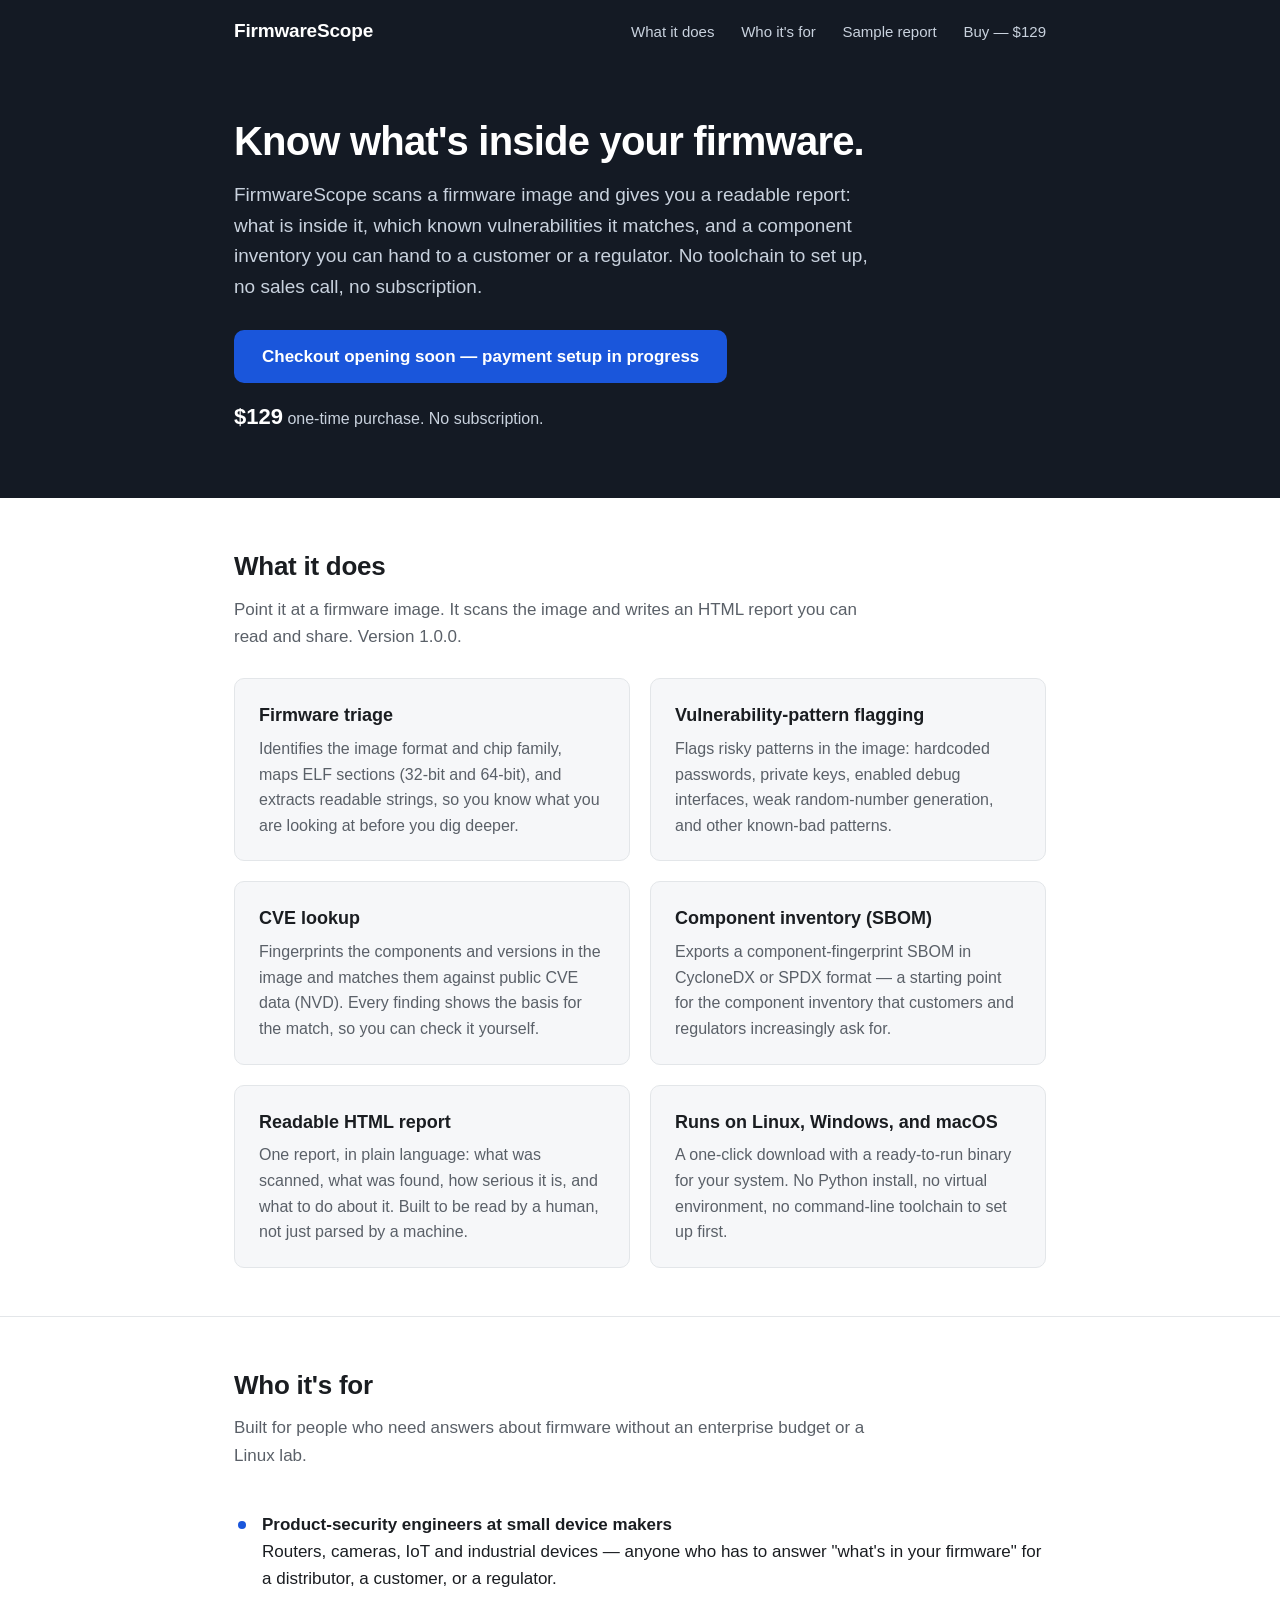
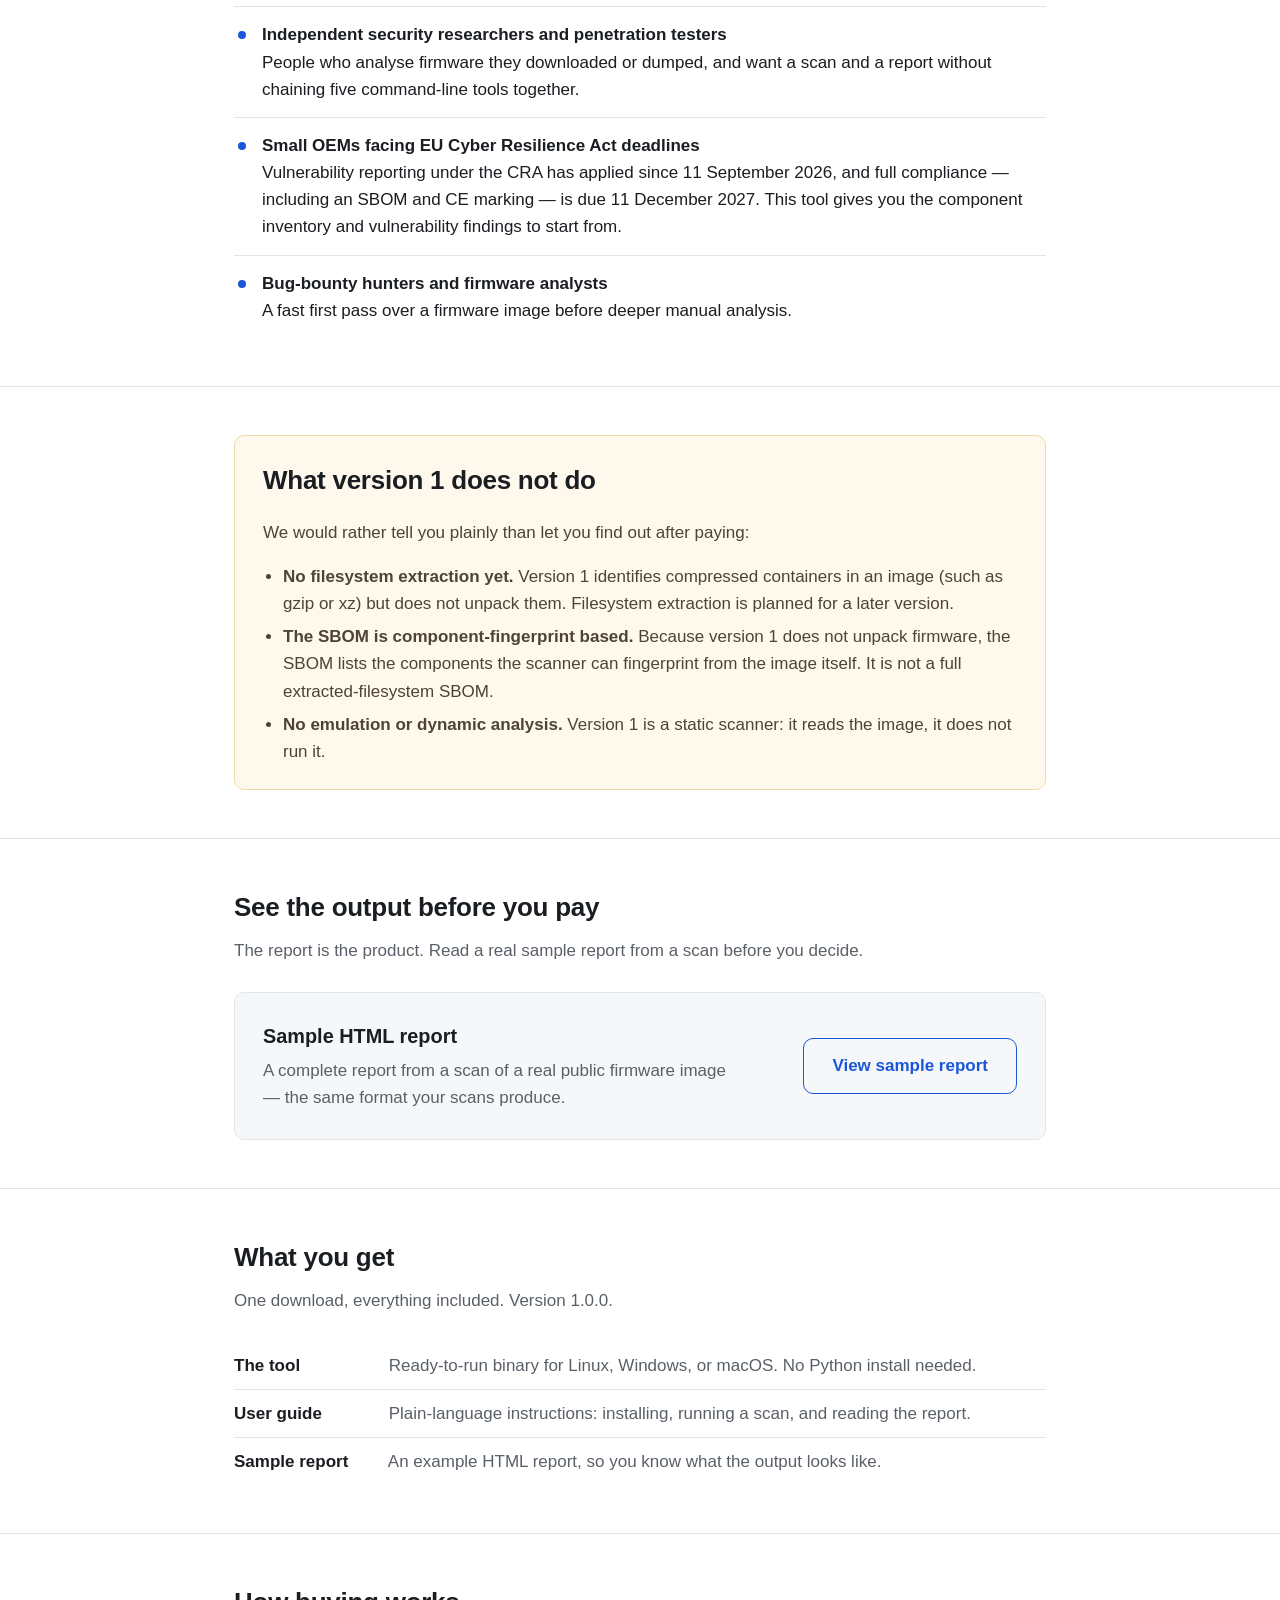
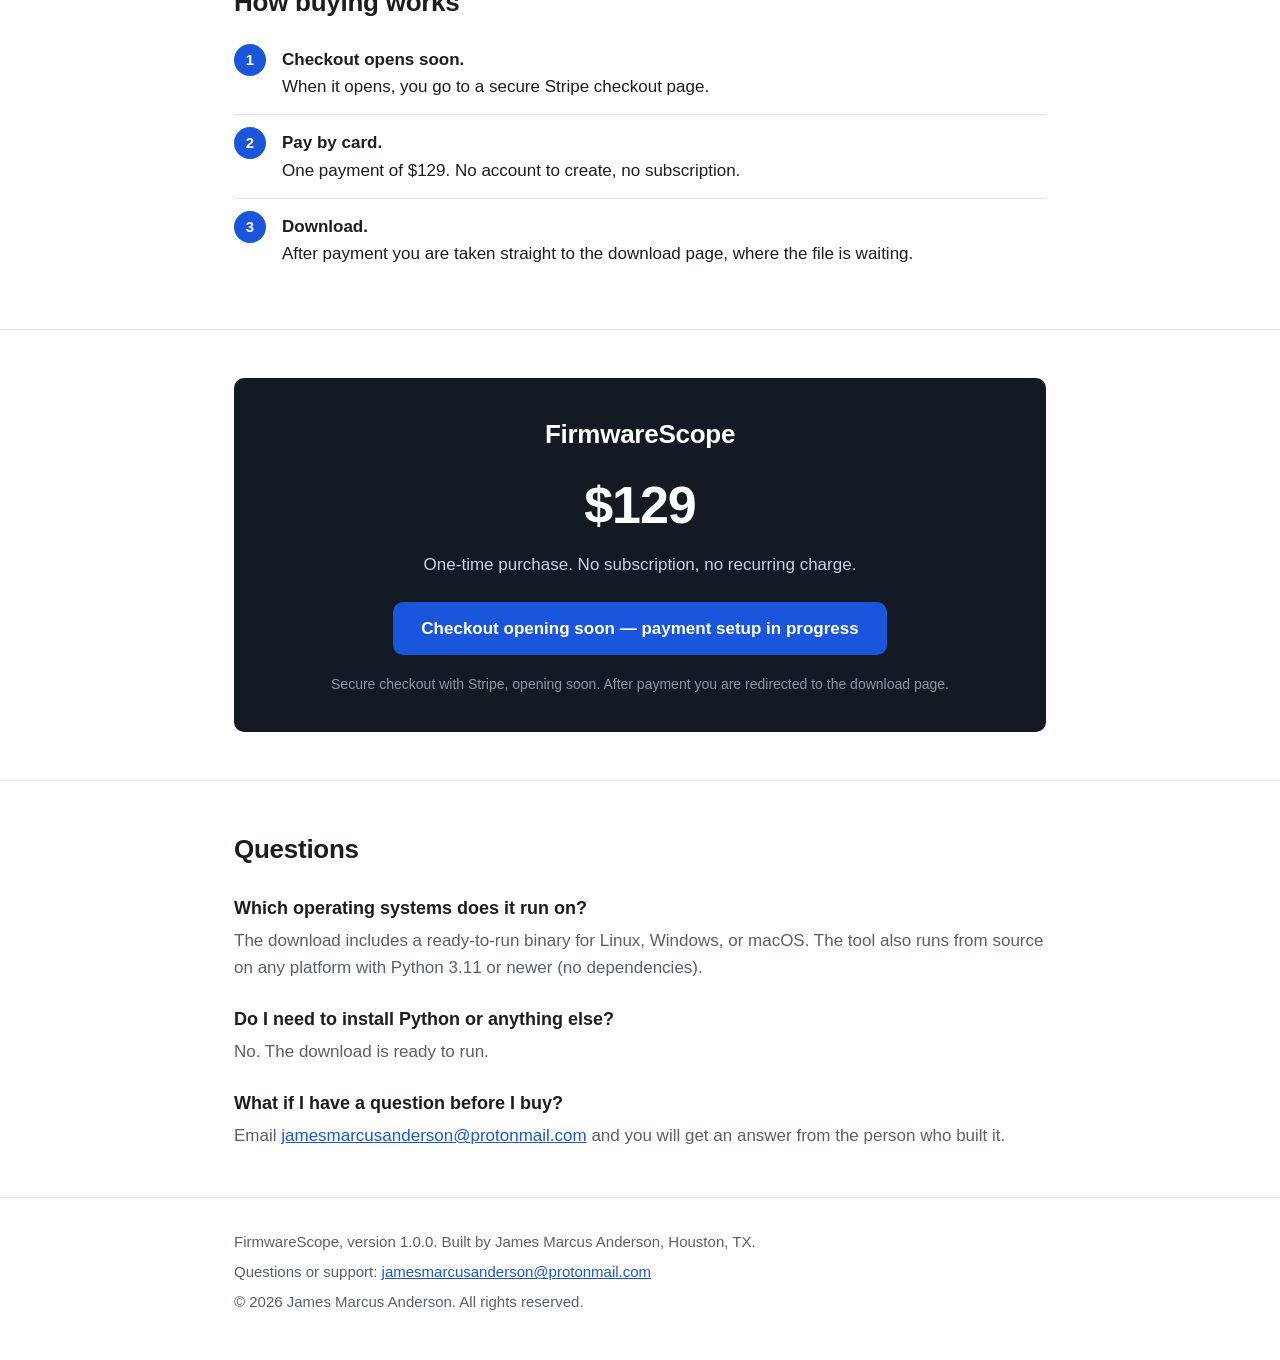
==== commit dfac03b5: "Rename fwtool to FirmwareScope (2026-11-24)" ====
--- a/index.html
+++ b/index.html
@@ -3,8 +3,8 @@
 <head>
   <meta charset="utf-8">
   <meta name="viewport" content="width=device-width, initial-scale=1">
-  <title>Firmware Security Toolkit — Know what's inside your firmware</title>
-  <meta name="description" content="Firmware Security Toolkit scans a firmware image and gives you a readable report: what is inside it, which known vulnerabilities it matches, and a component inventory. One-time purchase, $129.">
+  <title>FirmwareScope — Know what's inside your firmware</title>
+  <meta name="description" content="FirmwareScope scans a firmware image and gives you a readable report: what is inside it, which known vulnerabilities it matches, and a component inventory. One-time purchase, $129.">
   <link rel="stylesheet" href="styles.css">
   <script src="shared.js" defer></script>
 </head>
@@ -17,7 +17,7 @@
   <div class="hero">
     <div class="wrap">
       <h1>Know what's inside your firmware.</h1>
-      <p class="lede">Firmware Security Toolkit scans a firmware image and gives you a readable report: what is inside it, which known vulnerabilities it matches, and a component inventory you can hand to a customer or a regulator. No toolchain to set up, no sales call, no subscription.</p>
+      <p class="lede">FirmwareScope scans a firmware image and gives you a readable report: what is inside it, which known vulnerabilities it matches, and a component inventory you can hand to a customer or a regulator. No toolchain to set up, no sales call, no subscription.</p>
       <div class="hero-actions">
         <span class="btn" aria-disabled="true">Checkout opening soon — payment setup in progress</span>
         <span class="price-line"><strong>$129</strong> one-time purchase. No subscription.</span>
@@ -94,7 +94,7 @@
           <h3>Sample HTML report</h3>
           <p>A complete report from a scan of a real public firmware image — the same format your scans produce.</p>
         </div>
-        <a class="btn btn-secondary" href="https://jamesmarcusanderson.github.io/fwtool/sample-report.html">View sample report</a>
+        <a class="btn btn-secondary" href="https://jamesmarcusanderson.github.io/firmwarescope/sample-report.html">View sample report</a>
       </div>
     </div>
   </section>
@@ -125,7 +125,7 @@
   <section id="buy">
     <div class="wrap">
       <div class="price-box">
-        <h2>Firmware Security Toolkit</h2>
+        <h2>FirmwareScope</h2>
         <div class="big-price">$129</div>
         <p class="price-note">One-time purchase. No subscription, no recurring charge.</p>
         <span class="btn" aria-disabled="true">Checkout opening soon — payment setup in progress</span>
--- a/styles.css
+++ b/styles.css
@@ -1,4 +1,4 @@
-/* Firmware Security Toolkit — sales page styles.
+/* FirmwareScope — sales page styles.
    Plain, professional, no build step. Shared by index.html and download.html. */
 
 :root {
